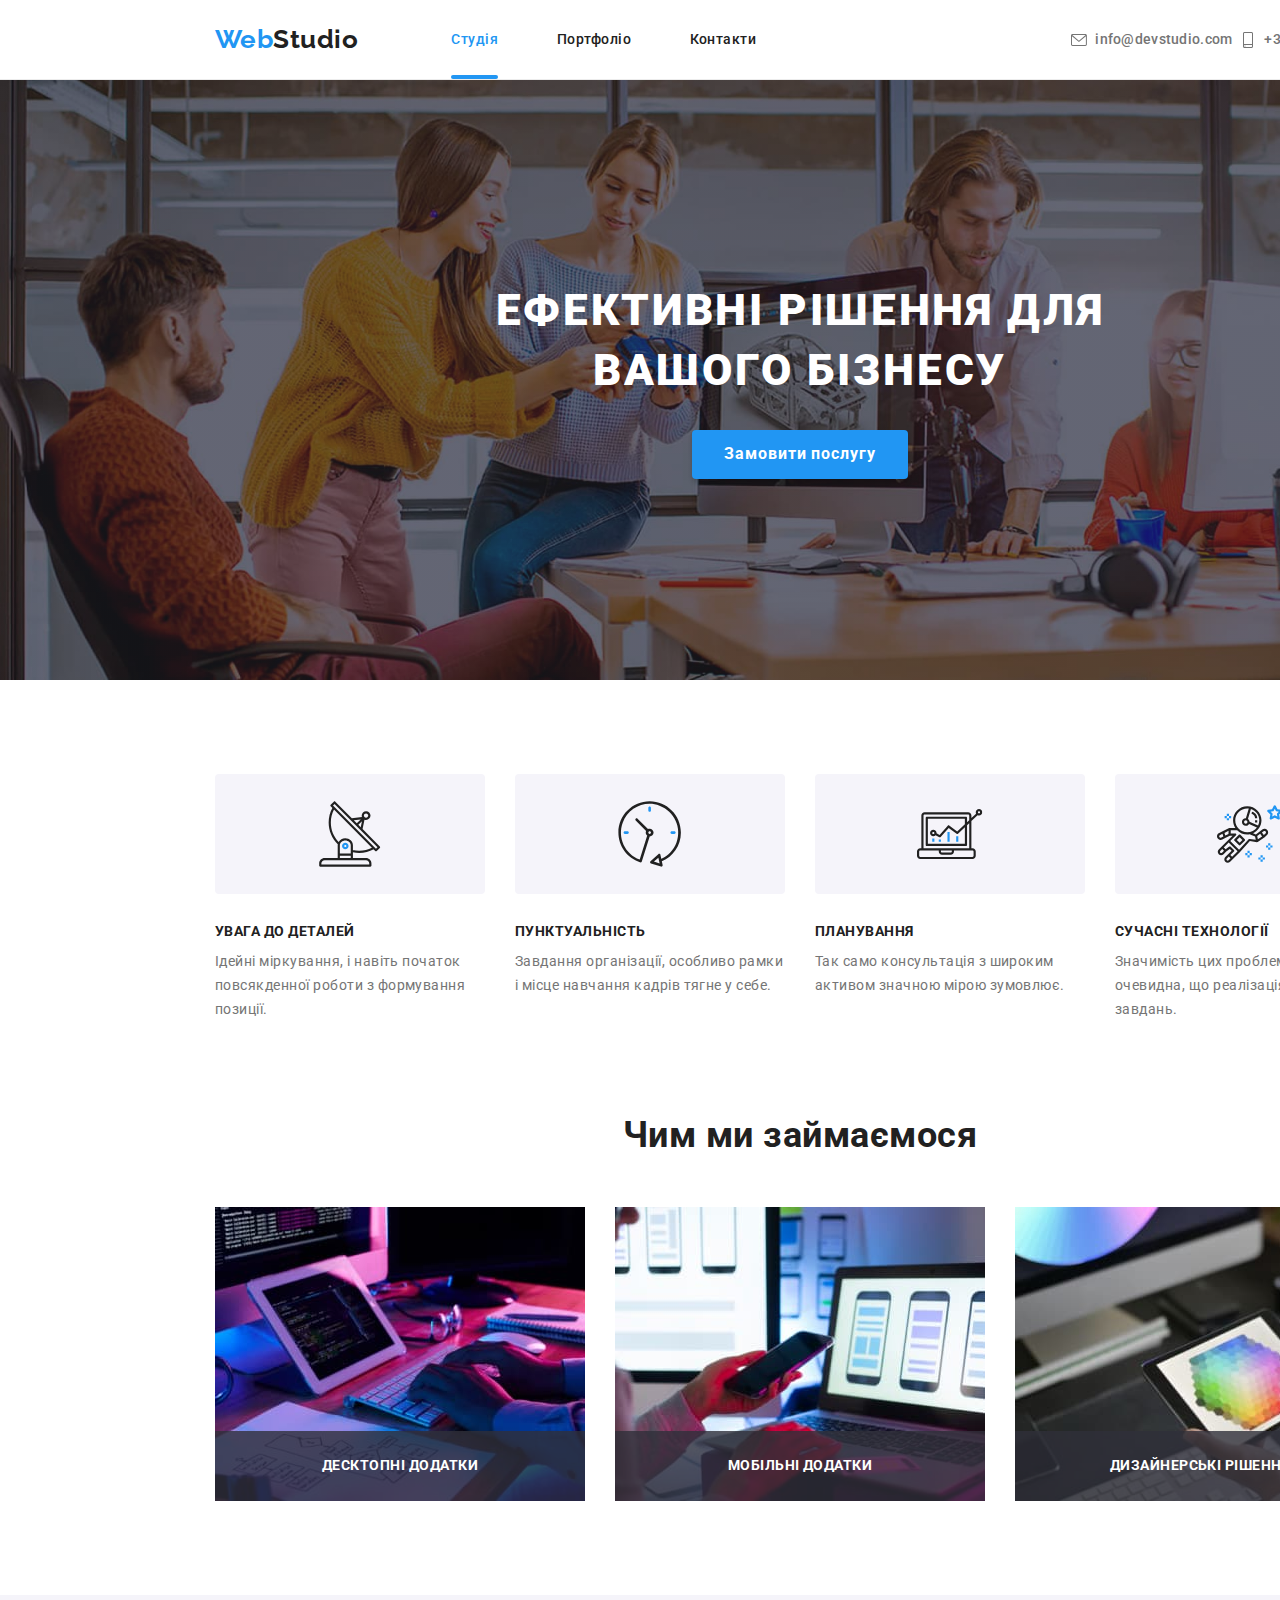
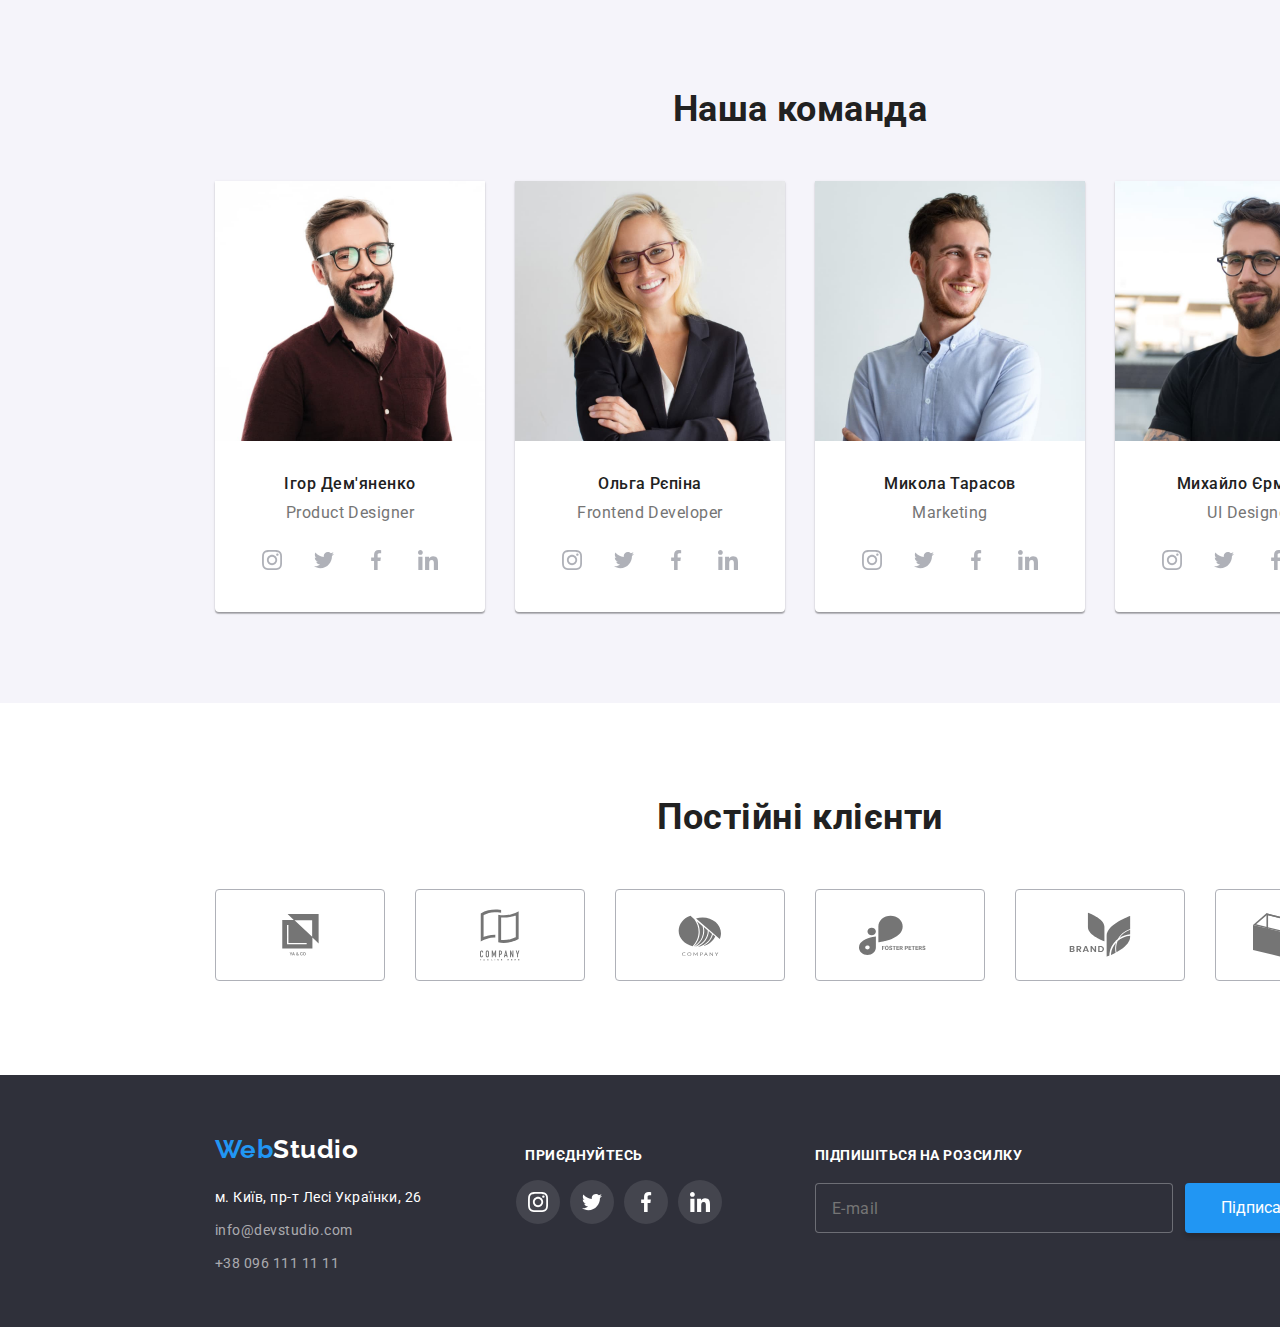
==== index.html @ 5faa9cb5 "html-Bem" ====
<!DOCTYPE html>
<html lang="uk">
  <head>
    <meta charset="UTF-8" />
    <meta http-equiv="X-UA-Compatible" content="IE=edge" />
    <meta name="viewport" content="width=device-width, initial-scale=1.0" />
    <link rel="preconnect" href="https://fonts.googleapis.com" />
    <link rel="preconnect" href="https://fonts.gstatic.com" crossorigin />
    <link
      href="https://fonts.googleapis.com/css2?family=Oleo+Script&family=Raleway:wght@700&family=Roboto:wght@400;500;700;900&display=swap"
      rel="stylesheet"
    />
    <link
      rel="stylesheet"
      href="https://cdnjs.cloudflare.com/ajax/libs/modern-normalize/1.1.0/modern-normalize.css"
    />
    <link rel="stylesheet" href="./css/style.css" />
    <title>Головна</title>
  </head>
  <body>
    <div class="body-page">

      <!--Header-->

      <header class="header">
        <a href="./index.html" class="header__logo">
          <span class="header__color--logo">Web</span>Studio</a
        >

        <!--Navigation-->

        <nav class="nav">
          <ul class="nav__list">
            <li class="nav__item">
              <a class="nav__link nav__link--current" href="./index.html">Студія</a>
            </li>

            <li class="nav__item">
              <a class="nav__link" href="./portfolio.html">Портфоліо</a>
            </li>
            <li class="nav__item">
              <a class="nav__link id" href="#contacts">Контакти</a>
            </li>
          </ul>
        </nav>
        <div class="header-contacts">
          <a class="header-contacts__link" href="mailto:info@devstudio.com"
            ><svg class="header-contacts__icon" width="16px" height="12px">
              <use href="./images/icons.svg#envelope"></use></svg
            >info@devstudio.com</a
          >
          <a class="header-contacts__link" href="tel:+380961111111"
            ><svg class="header-contacts__icon" width="10px" height="16px">
              <use href="./images/icons.svg#smartphone"></use>
            </svg>
            +38 096 111 11 11</a
          >
          </div>
      </header>

      <!--Hero-->

      <section class="hero">
        <h1 class="hero__title">Ефективні рішення для вашого бізнесу</h1>
        <button type="button" class="hero__modal-btn" data-modal-open>Замовити послугу</button>
      </section>

      <!--Main content-->

      <main>

        <!--Featurs-->

          <h2 class="title-hidden visually-hidden">Особливості</h2>
          <div class="container">
          <section class="featurs">
            <ul class="featurs__list">
              <li class="featurs__item">
                <div class="featurs__box">
                  <svg class="featurs__icon" width="65.32px" height="70px">
                    <use href="./images/icons.svg#antenna-1"></use>
                  </svg>
                </div>
                <h3 class="featurs__internal">УВАГА ДО ДЕТАЛЕЙ</h3>
                <p class="featurs__text">
                  Ідейні міркування, і навіть початок повсякденної роботи з
                  формування позиції.
                </p>
              </li>
              <li class="featurs__item">
                <div class="featurs__box">
                  <svg class="featurs__icon" width="65.32px" height="70px">
                    <use href="./images/icons.svg#clock-1"></use>
                  </svg>
                </div>
                <h3 class="featurs__internal">ПУНКТУАЛЬНІСТЬ</h3>
                <p class="featurs__text">
                  Завдання організації, особливо рамки і місце навчання кадрів
                  тягне у себе.
                </p>
              </li>
              <li class="featurs__item">
                <div class="featurs__box">
                  <svg class="featurs__icon" width="65.32px" height="70px">
                    <use href="./images/icons.svg#diagram-1"></use>
                  </svg>
                </div>
                <h3 class="featurs__internal">ПЛАНУВАННЯ</h3>
                <p class="featurs__text">
                  Так само консультація з широким активом значною мірою
                  зумовлює.
                </p>
              </li>
              <li class="featurs__item">
                <div class="featurs__box">
                  <svg class="featurs__icon" width="65.32px" height="70px">
                    <use href="./images/icons.svg#astronaut-1"></use>
                  </svg>
                </div>
                <h3 class="featurs__internal">СУЧАСНІ ТЕХНОЛОГІЇ</h3>
                <p class="featurs__text">
                  Значимість цих проблем настільки очевидна, що реалізація
                  планових завдань.
                </p>
              </li>
            </ul>
          </section>
          </div>

        <!--Employment type-->

        <div class="container">
          <section class="employment">
            <h2 class="employment__title">Чим ми займаємося</h2>
            <ul class="employment__list">
              <li class="employment__item">
                <img
                  src="./images/img1.jpg"
                  width="370"
                  alt="Десктопні додатки"
                />
                <div class="employment__box">
                  <p class="employment__text">Десктопні додатки</p>
                </div>
              </li>
              <li class="employment__item">
                <img
                  src="./images/img2.jpg"
                  width="370"
                  alt="Mобільні додатки"
                />
                <div class="employment__box">
                  <p class="employment__text">Мобільні додатки</p>
                </div>
              </li>
              <li class="employment__item">
                <img
                  src="./images/img3.jpg"
                  width="370"
                  alt="Дизайнерські рішення"
                />
                <div class="employment__box">
                  <p class="employment__text">Дизайнерські рішення</p>
                </div>
              </li>
            </ul>
          </section>
        </div>

        <!--About team-->

        <section class="about">
          <div class="container">
            <h2 class="about__title">Наша команда</h2>
            <ul class="about__list">
              <li class="about__item">
                
                  <img
                    src="./images/photo1.jpg"
                    width="270"
                    alt="Ігор Дем'яненко Product Designer"
                  />
                  <h3 class="about__name">Ігор Дем'яненко</h3>
                  <p class="about__text">Product Designer</p>
                  <ul class="social-list">
                    <li class="social-list__item"><a
                      class="social-list__link"
                      href=""
                      target="_blank"
                      rel="noreferrer noopener nofollow"
                    >
                      <svg class="social-list__icon">
                        <use href="./images/icons.svg#instagram-2"></use></svg
                    ></a>
                    </li>
                    <li class="social-list__item"><a
                      class="social-list__link"
                      href=""
                      target="_blank"
                      rel="noreferrer noopener nofollow"
                    >
                      <svg class="social-list__icon">
                        <use href="./images/icons.svg#twitter-1"></use></svg
                    ></a>
                    </li>
                    <li class="social-list__item"><a
                      class="social-list__link"
                      href=""
                      target="_blank"
                      rel="noreferrer noopener nofollow"
                    >
                      <svg class="social-list__icon">
                        <use href="./images/icons.svg#facebook-1"></use></svg
                    ></a>
                    </li>
                    <li class="social-list__item"><a
                      class="social-list__link"
                      href=""
                      target="_blank"
                      rel="noreferrer noopener nofollow"
                    >
                      <svg class="social-list__icon">
                        <use href="./images/icons.svg#linkedin-1"></use>
                      </svg>
                    </a>
                    </li>
                  </ul>
                
              </li>
              <li class="about__item">
                
                  <img
                    src="./images/photo2.jpg"
                    width="270"
                    alt="Ольга Рєпіна Frontend Developer"
                  />
                  <h3 class="about__name">Ольга Рєпіна</h3>
                  <p class="about__text">Frontend Developer</p>
                  <ul class="social-list" >
                    <li class="social-list__item"><a
                      class="social-list__link"
                      href=""
                      target="_blank"
                      rel="noreferrer noopener nofollow"
                    >
                      <svg class="social-list__icon">
                        <use href="./images/icons.svg#instagram-2"></use></svg
                    ></a>
                    </li>
                    <li class="social-list__item"><a
                      class="social-list__link"
                      href=""
                      target="_blank"
                      rel="noreferrer noopener nofollow"
                    >
                      <svg class="social-list__icon">
                        <use href="./images/icons.svg#twitter-1"></use></svg
                    ></a>
                    </li>
                    <li class="social-list__item"><a
                      class="social-list__link"
                      href=""
                      target="_blank"
                      rel="noreferrer noopener nofollow"
                    >
                      <svg class="social-list__icon">
                        <use href="./images/icons.svg#facebook-1"></use></svg
                    ></a>
                    </li>
                    <li class="social-list__item"><a
                      class="social-list__link"
                      href=""
                      target="_blank"
                      rel="noreferrer noopener nofollow"
                    >
                      <svg class="social-list__icon">
                        <use href="./images/icons.svg#linkedin-1"></use>
                      </svg>
                    </a>
                    </li>
                  </ul>
                
              </li>
              <li class="about__item">
                
                  <img
                    src="./images/photo3.jpg"
                    width="270"
                    alt="Микола Тарасов Marketing"
                  />

                  <h3 class="about__name">Микола Тарасов</h3>
                  <p class="about__text">Marketing</p>
                   <ul class="social-list" >
                    <li class="social-list__item"><a
                      class="social-list__link"
                      href=""
                      target="_blank"
                      rel="noreferrer noopener nofollow"
                    >
                      <svg class="social-list__icon">
                        <use href="./images/icons.svg#instagram-2"></use></svg
                    ></a>
                    </li>
                    <li class="social-list__item"><a
                      class="social-list__link"
                      href=""
                      target="_blank"
                      rel="noreferrer noopener nofollow"
                    >
                      <svg class="social-list__icon">
                        <use href="./images/icons.svg#twitter-1"></use></svg
                    ></a>
                    </li>
                    <li class="social-list__item"><a
                      class="social-list__link"
                      href=""
                      target="_blank"
                      rel="noreferrer noopener nofollow"
                    >
                      <svg class="social-list__icon">
                        <use href="./images/icons.svg#facebook-1"></use></svg
                    ></a>
                    </li>
                    <li class="social-list__item"><a
                      class="social-list__link"
                      href=""
                      target="_blank"
                      rel="noreferrer noopener nofollow"
                    >
                      <svg class="social-list__icon">
                        <use href="./images/icons.svg#linkedin-1"></use>
                      </svg>
                    </a>
                    </li>
                  </ul>
                
              </li>
              <li class="about__item">
                
                  <img
                    src="./images/photo4.jpg"
                    width="270"
                    alt="Михайло Єрмаков UI Designer"
                  />
                  <h3 class="about__name">Михайло Єрмаков</h3>
                  <p class="about__text">UI Designer</p>
                   <ul class="social-list" >
                    <li class="social-list__item"><a
                      class="social-list__link"
                      href=""
                      target="_blank"
                      rel="noreferrer noopener nofollow"
                    >
                      <svg class="social-list__icon">
                        <use href="./images/icons.svg#instagram-2"></use></svg
                    ></a>
                    </li>
                    <li class="social-list__item"><a
                      class="social-list__link"
                      href=""
                      target="_blank"
                      rel="noreferrer noopener nofollow"
                    >
                      <svg class="social-list__icon">
                        <use href="./images/icons.svg#twitter-1"></use></svg
                    ></a>
                    </li>
                    <li class="social-list__item"><a
                      class="social-list__link"
                      href=""
                      target="_blank"
                      rel="noreferrer noopener nofollow"
                    >
                      <svg class="social-list__icon">
                        <use href="./images/icons.svg#facebook-1"></use></svg
                    ></a>
                    </li>
                    <li class="social-list__item"><a
                      class="social-list__link"
                      href=""
                      target="_blank"
                      rel="noreferrer noopener nofollow"
                    >
                      <svg class="social-list__icon">
                        <use href="./images/icons.svg#linkedin-1"></use>
                      </svg>
                    </a>
                    </li>
                  </ul>
                
              </li>
            </ul>
          </div>
        </section>

        <!--Clients-->

        <div class="container">
          
          <section class="clients">
            <h2 class="clients__title">Постійні клієнти</h2>
            <ul class="clients__list">
            <li><a class="clients__link" href=""
              ><svg class="clients__icon" width="41px" height="41.7px">
                <use href="./images/icons.svg#group"></use></svg
            ></a>
            </li>           
            <li><a class="clients__link" href=""
              ><svg class="clients__icon" width="40px" height="52px">
                <use href="./images/icons.svg#group-1"></use></svg
            ></a>
            </li>
            <li><a class="clients__link" href=""
              ><svg class="clients__icon" width="43.46px" height="41.18px">
                <use href="./images/icons.svg#group-2"></use></svg
            ></a>
            </li>
            <li><a class="clients__link" href=""
              ><svg class="clients__icon" width="84.44px" height="40.62px">
                <use href="./images/icons.svg#group-3"></use></svg
            ></a>
            </li>
            <li><a class="clients__link" href=""
              ><svg class="clients__icon" width="62.44px" height="45.43px">
                <use href="./images/icons.svg#group-4"></use></svg
            ></a>
            </li>
            <li><a class="clients__link" href=""
              ><svg class="clients__icon" width="93.73" height="49.93">
                <use href="./images/icons.svg#group-5"></use></svg
            ></a>
            </li>
            </ul>
        </section>
      </div>
      </main>

      <!--Footer-->

      <footer class="footer">
        <div class="footer__container">
          <div class="footer__contacts">
            <a href="./index.html" class="footer__logo">
              <span class="footer__color-logo">Web</span>Studio</a
            >

            <!--Address-->

            <address id="contacts">
              <ul class="footer__list">
                <li class="footer__item">
                  <p class="footer__address">м. Київ, пр-т Лесі Українки, 26</p>
                </li>
                <li class="footer__item">
                  <a class="footer__contacts-link" href="mailto:info@devstudio.com">
                    info@devstudio.com</a
                  >
                </li>
                <li class="footer__item">
                  <a class="footer__contacts-link" href="tel:+380961111111"
                    >+38 096 111 11 11</a
                  >
                </li>
              </ul>
            </address>
          </div>

          <!--Social links-->

          <div class="footer-icons">
            <h4 class="footer-icons__title">ПРИЄДНУЙТЕСЬ</h4>
            <ul class="social-list social-list--footer" >
                    <li class="social-list__item"><a
                      class="social-list__link"
                      href=""
                      target="_blank"
                      rel="noreferrer noopener nofollow"
                    >
                      <svg class="social-list__icon social-list__icon--footer">
                        <use href="./images/icons.svg#instagram-2"></use></svg
                    ></a>
                    </li>
                    <li class="social-list__item"><a
                      class="social-list__link"
                      href=""
                      target="_blank"
                      rel="noreferrer noopener nofollow"
                    >
                      <svg class="social-list__icon social-list__icon--footer">
                        <use href="./images/icons.svg#twitter-1"></use></svg
                    ></a>
                    </li>
                    <li class="social-list__item"><a
                      class="social-list__link"
                      href=""
                      target="_blank"
                      rel="noreferrer noopener nofollow"
                    >
                      <svg class="social-list__icon social-list__icon--footer">
                        <use href="./images/icons.svg#facebook-1"></use></svg
                    ></a>
                    </li>
                    <li class="social-list__item"><a
                      class="social-list__link"
                      href=""
                      target="_blank"
                      rel="noreferrer noopener nofollow"
                    >
                      <svg class="social-list__icon social-list__icon--footer">
                        <use href="./images/icons.svg#linkedin-1"></use>
                      </svg>
                    </a>
                    </li>
                  </ul>
          </div>

<!--SUBSCRIBE FORM-->

          <div class="subscrib">
              <h4 class="subscrib__label"> Підпишіться на розсилку</h4>
              <ul class="subscrib__field">
                <li><input type="text" class="subscrib__input" name="email" placeholder="E-mail"></li>
                <li><button type="submit" class="subscrib__button">Підписатися 
                  <!--<svg  class="subscrib-icon" width="24px" hight="24px"><use href="./images/icons.svg#send"></use>
                  </svg>-->
                  </button>
                </li>
              </ul>
          </div>
        </div>
      </footer>

<!--BACKDROP-->

      <div class="backdrop is-hidden" data-modal>
      <div class="modal-window">
        <button type="button" class="close-modal" data-modal-close>
          <svg class="close-icon"><use href="./images/icons.svg#close"></use>
          </svg>
        </button>
        <form class="form" autocomplete="off">
          <p class="form-title">Залиште свої дані, ми вам передзвонимо</p>
          <label class="form-field">
            <input type="text" class="form-input" name="name" placeholder=" ">
            <span class="form-label">Ім'я</span>
            <svg  class="form-icon"><use href="./images/icons.svg#name"></use>
            </svg>
          </label>
           <label class="form-field">
            <input type="text" class="form-input" name="tel" placeholder=" ">
            <span class="form-label">Тлефон</span>
            <svg  class="form-icon"><use href="./images/icons.svg#tel"></use>
            </svg>
          </label>
           <label class="form-field">
            <input type="text" class="form-input" name="email" placeholder=" ">
            <span class="form-label">Пошта</span>
            <svg  class="form-icon"><use href="./images/icons.svg#email"></use>
            </svg>
          </label>
           <label class="form-field">
            <span class="form-label">Коментар</span>
            <textarea class="form-input coment" rows="7" name="coment" placeholder="Введіть текст"></textarea>
          </label>
          <label class="checkbox-field">
            <input type="checkbox" class="form-checkbox" name="checkbox" placeholder=" ">
            <span class="check-icon"></span>
            <span class="checkbox-text">Погоджуюся з розсилкою та приймаю</span><a class="checkbox-link" href="#"> Умови договору</a>
          </label>
          <button type="submit" class="sub-button">Відправити</button>
        </form>
      </div>
      </div>  
    </div>
    <script src="./js/modal.js"></script>
  </body>
</html>
---- css/style.css ----
/*Кастомні змінні*/
:root {
    --primary-text-color: #212121;
    --second-color: #757575;
    --title-text-color: #000000;
    --accent-color: #2196F3;
    --background-color: #F5F5F5;
    --icon-color: #AFB1B8;
}

body {
    font-family: "Roboto", sans-serif;
    font-style: normal;
    background-color: var(--background-color);
    color: var(--primary-text-color);
    letter-spacing: 0.03em;
    
}

.link {
    text-decoration: none;
}

.list {
    list-style: none;
}

.container {
    width: 1230px;
    margin: 0 auto;
    padding: 0 15px;
}

h1,
h2,
h3,
p, 
ul{
    margin: 0;
}

/*START*/

.body-page {
    position: relative;
    margin: 0 auto;
    width: 1600px;
    height: auto;
    background: #FFFFFF;
}

.header {
    display: flex;
    align-items: center;
    padding: 0 215px;
    width: 1600px;
    height: 80px;
    box-sizing: border-box;
    border-bottom: 1px solid rgba(236, 236, 236, 1);
}

/*Logo*/

.header__logo {
    margin-left: 0;
    margin-right: 93px;
    font-family: 'Raleway';
    font-weight: 700;
    font-size: 26px;
    line-height: 1, 2;
    text-decoration: none;
    color: inherit;
}

.header__color--logo {
    color: var(--accent-color);
}

/*Navigation*/

.nav__list {
    display: flex;
    align-items: baseline;
    justify-content: space-between;
    width: 305px;
    list-style: none;
    padding: 93px;
    margin: 0;
    padding: 0;
    
}

.nav__link {
    text-decoration: none;
    font-family: inherit;
    font-weight: 500;
    font-size: 14px;
    line-height: 1, 14;
    color: inherit;

    transition-property: color;
    transition-duration: 250ms;
    transition-timing-function: cubic-bezier(0.4, 0, 0.2, 1);
}

.nav__link:hover,
.nav__link:focus {
    color: var(--accent-color);
}

.nav__link--current {
    position: relative;
    color: var(--accent-color);
}

.nav__link--current::after {
    content: '';

    position: absolute;
    left: 0;
    bottom: -200%;
    display: block;
    width: 100%;
    height: 4px;
    background: #2196F3;
    border-radius: 2px;

}

/*Contacts*/



.header-contacts {
    display: flex;
    align-content: center;
    justify-content: space-between;
    margin-left: 315px;
    width: 325px;
}


.header-contacts__link {
    display: inline-block;
    text-align: justify;
    text-decoration: none;
    font-style: normal;
    font-weight: 500;
    font-size: 14px;
    line-height: 1,14;
    letter-spacing: 0.02em;
    color: var(--second-color);

    transition-property: color;
    transition-duration: 250ms;
    transition-timing-function: cubic-bezier(0.4, 0, 0.2, 1);
}
.header-contacts__link:hover,
.header-contacts__link:focus {
    color: var(--accent-color);
}

.header-contacts__icon {   
    vertical-align: middle; 
    margin-right: 8px;
    background-repeat: no-repeat;  
    fill: var(--second-color);

    transition-property: fill;
    transition-duration: 250ms;
    transition-timing-function: cubic-bezier(0.4, 0, 0.2, 1);
}

.header-contacts__link:hover .header-contacts__icon,
.header-contacts__link:focus .header-contacts__icon {
    fill: var(--accent-color);
}


/*HERO*/

.hero {
    display: flex;
    flex-direction: column;
    justify-content: center;
    max-width: 1600px;
    height: 600px;
    top: 80px;
    background: #C4C4C4;
    background-image: linear-gradient(to right,
            rgba(47, 48, 58, 0.4),
            rgba(47, 48, 58, 0.4)),
        url(../images/HERO.jpg);
    background-size: contain;
    background-repeat: no-repeat;
}

.hero__title {
    max-width: 696px;
    margin-left: auto;
    margin-right: auto;
    padding: 0;
    font-weight: 900;
    font-size: 44px;
    line-height: 1.35;
    letter-spacing: 0.06em;
    text-align: center;
    text-transform: uppercase;
    color: #ffffff
}

.hero__modal-btn {
    cursor: pointer;
    padding: 15px 32px;
    font-weight: 700;
    font-size: 16px;
    line-height: 1, 87;
    letter-spacing: 0.06em;
    margin-left: auto;
    margin-right: auto;
    margin-top: 30px;
    border-radius: 4px;
    border: none;
    box-shadow: 0px 4px 4px rgba(0, 0, 0, 0.15);
    background: var(--accent-color);
    color: #FFFFFF;
}

.hero__modal-btn:active {
    background: #188CE8;
}


/*Featurs*/

.title-hidden,
.visually-hidden {
    position: absolute;
    width: 1px;
    height: 1px;
    margin: -1px;
    border: 0;
    padding: 0;
    white-space: nowrap;
    clip-path: inset(100%);
    clip: rect(0 0 0 0);
    overflow: hidden;
}

/*Features*/
.featurs {
    width: 1170px;
    margin-top: 94px;
    margin-left: auto;
    margin-right: auto;
}
    
    
    
.featurs__list {
    display: flex;
    justify-content: space-between;
    list-style: none;
    padding: 0;
}

.featurs__item {
    width: 270px;
    height: auto;
    vertical-align: top;
}
/*особливості-Якості*/
.featurs__internal {
    font-weight: 700;
    font-size: 14px;
    line-height: 1.14;
    text-transform: uppercase;
    color: var(--primary-text-color);
}

.featurs__text {
    margin-top: 10px;
    font-weight: 400;
    font-size: 14px;
    line-height: 1.7;
    color: var(--second-color);
}

.featurs__box {
    display: flex;
    margin-bottom: 30px;
    justify-content: center;
    align-items: center;
    height: 120px;
    background: #F5F4FA;
    border-radius: 4px;
}



/*Employment*/

.employment {
    margin-top: 94px;
    margin-left: auto;
    margin-right: auto;
    padding: 0;
    width: 1170px;
    height: 386px;
}

.employment__title {
    margin: 0;
    font-weight: 700;
    font-size: 36px;
    line-height: 1.16;
    text-align: center;
}

.employment__list {
    display: flex;
    justify-content: space-between;
    margin-top: 50px;
    padding: 0;
    list-style: none;
    height: 294px;
}

.employment__item {
    position: relative;
}

.employment__box {
    position: absolute;
    left: 0;
    bottom: 0;
    width: 100%;
    height: 70px;
    background: rgba(47, 48, 58, 0.8);
}

.employment__text {
    margin-top: 27px;
    font-weight: 700;
    font-size: 14px;
    line-height: 1.14;
    text-align: center;
    text-transform: uppercase;
    color: #FFFFFF;

}

/*About team*/

.about {
    display: inline-block;
    text-align: center;
    margin-top: 94px;
    margin-left: auto;
    margin-right: auto;
    width: 1600px;
    height: 708px;
    background: #F5F4FA;
}

.about__title {
    margin-top: 94px;
    font-weight: 700;
    font-size: 36px;
    line-height: 1, 16;
}

.about__list {
    display: flex;
    justify-content: space-between;
    flex-basis: calc((100% - 90px) / 4);
    margin: 50px auto 0 auto;
    padding: 0;
    list-style: none;
    width: 1170px;
    height: auto;


}

.about__name {
    margin-top: 30px;
    font-weight: 500;
    font-size: 16px;
    line-height: 1.18;
}

.about__text {
    margin-top: 10px;
    color: var(--second-color);
}

.about__item {
    width: 270px;
    height: auto;
    
    background: #FFFFFF;
    box-shadow: 0px 1px 3px rgba(0, 0, 0, 0.12),
        0px 1px 1px rgba(0, 0, 0, 0.14),
        0px 2px 1px rgba(0, 0, 0, 0.2);
    border-radius: 0px 0px 4px 4px;
}

.social-list {
    display: flex;
    justify-content: space-between;
    margin-left: auto;
    margin-right: auto;
    list-style: none;
    margin-top: 16px;
    margin-bottom: 30px;
    padding: 0;
    width: 200px;
}

.social-list__item {
    display: flex;
    margin: 0;
    
    width: 44px;
    height: 44px;
    border-radius: 50%;
}

.social-list__link {
    display: flex;
    align-items: center;
    justify-content: center;
    width: 44px;
    height: 44px;
    border-radius: 50%;
    background-color: #FFFFFF;

    transition-property: background-color;
    transition-duration: 250ms;
    transition-timing-function: cubic-bezier(0.4, 0, 0.2, 1);
}

.social-list__icon {
    width: 20px;
    height: 20px;
    padding-bottom: -3px;
    fill: var(--icon-color);

    transition-property: fill;
    transition-duration: 250ms;
    transition-timing-function: cubic-bezier(0.4, 0, 0.2, 1);
}

.social-list__link:hover,
.social-list__link:focus {
    background-color: var(--accent-color);
}

.social-list__link:hover .social-list__icon,
.social-list__link:focus .social-list__icon {
    fill: #FFFFFF;
}

/*Clients*/

.clients {
    margin-top: 50px;
    margin-left: auto;
    margin-right: auto;
    width: 1170px;
    height: auto;
}

.clients__title {
    display: block;
    margin-top: 94px;
    font-weight: 700;
    font-size: 36px;
    line-height: 1.16;
    text-align: center;
}
.clients__list {
    display: flex;
    justify-content: space-between;
    margin-top: 50px;
    list-style: none;
    padding: 0;
    width: 1170px;
    height: auto;
}
.clients__link {
    margin-bottom: 94px;
    display: flex;
    justify-content: center;
    align-items: center;
    width: 170px;
    height: 92px;
    border: 1px solid #AFB1B8;
    border-radius: 4px;

    transition-property: border;
    transition-duration: 250ms;
    transition-timing-function: cubic-bezier(0.4, 0, 0.2, 1);
}

.clients__icon {
    fill: var(--second-color);

    transition-property: fill, ;
    transition-duration: 250ms;
    transition-timing-function: cubic-bezier(0.4, 0, 0.2, 1);
}

.clients__link:hover .clients__icon,
.clients__link:focus .clients__icon {
    fill: var(--accent-color);
    border: var(--accent-color);
}

.clients__link:hover,
.clients__link:focus {
    border-color: var(--accent-color);
}

/*Footer*/

.footer {
    display: inline-block;
    text-align: center;
    width: 1600px;
    height: 252px;
    background: #2F303A;
}
.footer__container {
    margin-left: auto;
    margin-right: auto;
    display: flex;
    text-align: center;
    width: 1170px;
}

.footer__contacts {
    display: inline-block;
    width: 231px;
    text-align: start;
}

/*LOGO*/

.footer__logo { 
    display: inline-block;
    margin-top: 60px;
    margin-bottom: 20px;
    font-family: 'Raleway';
    font-weight: 700;
    font-size: 26px;
    line-height: 1, 2;
    text-decoration: none;
    color: #FFFFFF;
}

.footer__color-logo {
    color: var(--accent-color);
}

.footer__list {
    display: inline-flex;
    align-items: flex-start;
    flex-direction: column;
    list-style: none;
    margin: 0;
    padding: 0;
    height: 81px;
}

.footer__item:not(:first-child) {
    margin-top: 9px;
}

.footer__address {
    font-family: inherit;
    font-style: normal;
    font-size: 14px;
    line-height: calc(24/14);
    letter-spacing: inherit;
    color: #FFFFFF;
}

.footer__contacts-link {
    text-decoration: none;
    font-family: inherit;
    font-style: normal;
    font-size: 14px;
    line-height: calc(24/14);
    letter-spacing: inherit;
    color: rgba(255, 255, 255, 0.6);
}

/*
.footer .container {
    display: flex;
    justify-content: start;
}*/

.footer-icons {
    margin-top: 72px;
}
.social-list--footer {
    margin-left: 70px;
    width: 206px;
}

.footer-icons__title {
    margin: 0;
    font-weight: 700;
    font-size: 14px;
    line-height: 1.2;
    color: #FFFFFF;
}

.social-list__icon--footer{
    fill: #FFFFFF;
}

.social-list__link {
    background-color: rgba(255, 255, 255, 0.1);

    transition-property: background-color;
    transition-duration: 250ms;
    transition-timing-function: cubic-bezier(0.4, 0, 0.2, 1);
}

.social-list__link:hover {
    background-color: var(--accent-color);
}

/*SUBSCRIBE FORM*/

.subscrib {
    display: inline-block;
    margin-top: 72px;
    margin-left: 93px;
    width: 570px;
    height: 86px;
}

.subscrib__label{
    display: block;
    text-align: start;
    font-weight: 700;
    font-size: 14px;
    margin-top: 0;
    margin-bottom: 20px;
    line-height: calc(16/14);
    text-transform: uppercase;
    color: #FFFFFF;
}
.subscrib__field {
    display: flex;
    justify-content: space-between;
    list-style: none;
    margin: 0;
    padding: 0;
}
.subscrib__input {
    display: inline-flex;
    cursor: pointer;
    font-family: inherit;
    padding: 15px 16px;
    width: 358px;
    height: 50px;
    font-size: 16px;
    line-height: calc(20/16);
    align-items: center;
    letter-spacing: 0.03em;
    color: #FFFFFF;
    background: #2F303A;
    border: 1px solid rgba(255, 255, 255, 0.3);
    border-radius: 4px; 
}
.subscrib__input:focus {
    outline: 1px solid #2F303A;
}
.subscrib__button {
    display: flex;
    justify-content: center;
    align-items: center;
    cursor: pointer;
    margin-left: 12px;
    width: 200px;
    height: 50px;
    color: #FFFFFF;
    background-color: var(--accent-color);
    border-radius: 4px;
    border: none;
    box-shadow: 0px 4px 4px rgba(0, 0, 0, 0.15);

    transition-property: background-color;
    transition-duration: 250ms;
    transition-timing-function: cubic-bezier(0.4, 0, 0.2, 1);

}
.subscrib__button::after {
    display: inline-block;
    text-align: center;
    content:' ';
    margin-left: 10px;
    width: 24px;
    height: 24px;
    background-image: url('../images/send.svg');
}
.subscrib__:focus {
    background-color: #188CE8;
}



/*PORTFOLIO*/


/*Buttons portfolio*/

.filter-list {
    display: flex;
    justify-content: center;
    padding: 0;
    margin: 0;
    margin-top: 94px;
    margin-left: auto;
    margin-right: auto;
    width: auto;

}

.filter-li:not(:last-child) {
    margin-right: 8px;
}

.filter-list .all {
    padding: 6px 25px;
}

.filter-btn {
    box-sizing: border-box;
    padding: 6px 22px;
    font-weight: 500;
    font-size: 16px;
    line-height: 1.6;
    letter-spacing: 0.03em;
    text-align: center;
    cursor: pointer;
    border-radius: 4px;
    color: var(----primary-text-color);
    border: none;
    background: #F5F4FA;

    transition-property: color;
    transition-duration: 250ms;
    transition-timing-function: cubic-bezier(0.4, 0, 0.2, 1);
}

.filter-btn:hover,
.filter-btn:focus {
    color: #FFFFFF;
    background-color: var(--accent-color);
    box-shadow: 0px 3px 1px rgba(0, 0, 0, 0.1),
        0px 1px 2px rgba(0, 0, 0, 0.08),
        0px 2px 2px rgba(0, 0, 0, 0.12);
}

/*Projects*/

.project-list {
    display: flex;
    flex-wrap: wrap;
    justify-content: center;
    gap: 30px;
    margin-top: 50px;
    margin-bottom: 94px;
    padding: 0;
}

.card-portfolio {
    max-height: 404px;
    background: #FFFFFF;
    border: 1px solid #EEEEEE;
    border: none;
}

.project-link {
    display: inline-block;
    text-align: start;
    height: 404px;
    transition: box-shadow 250ms cubic-bezier(0.4, 0, 0.2, 1);
}

.project-link:hover,
.project-link:focus {
    box-shadow: 0px 1px 1px rgba(0, 0, 0, 0.12),
        0px 4px 4px rgba(0, 0, 0, 0.06),
        1px 4px 6px rgba(0, 0, 0, 0.16);
}

.project-title {
    margin-top: 18px;
    margin-left: 24px;
    font-family: inherit;
    font-size: 18px;
    line-height: calc(36/18);
    letter-spacing: 0.06em;
    color: var(--primary-text-color);
}

.project-text {
    margin-top: 4px;
    margin-left: 24px;
    margin-bottom: 20px;
    font-size: 16px;
    line-height: calc(30/16);
    color: var(--second-color);
}

.overlay {
    height: 294px;
    position: relative;
    overflow: hidden;
}

.hover-overlay {
    display: inline-block;
    position: absolute;
    top: 1px;
    left: 0;
    width: 100%;
    height: 100%;
    background-color: rgba(33, 150, 243, 0.9);
    transform: translateY(100%);

    transition-property: transform;
    transition-duration: 250ms;
    transition-timing-function: cubic-bezier(0.4, 0, 0.2, 1);
}

.project-link:hover .hover-overlay {
    transform: translate(0);
}

.text-overlay {
    padding: 63px 24px;
    font-size: 18px;
    line-height: 1.5;
    color: #FFFFFF;
}

/*BACKDROP*/

.backdrop {
    position: fixed;
    top: 0;
    left: 0;
    width: 100%;
    height: 100%;
    background: rgba(0, 0, 0, 0.2);
    opacity: 1;
    visibility: visible;

    transition-property: opacity, visibility;
    transition-duration: 250ms;
    transition-timing-function: cubic-bezier(0.4, 0, 0.2, 1);

    /*transition: opacity 2500ms cubic-bezier(0.4, 0, 0.2, 1);*/
}

.is-hidden {
    opacity: 0;
    visibility: hidden;
    pointer-events: none;
}

.is-hidden .modal-window {
    transform: translate(-50%, -50%) scale(0.8);
}



/*MODAL*/

.modal-window {
    position: absolute;
    width: 498px;
    height: auto;
    padding: 15px;
    top: 50%;
    left: 50%;
    transform: translate(-50%, -50%) scale(1);
    opacity: 1;
    background: #FFFFFF;
    box-shadow: 0px 1px 3px rgba(0, 0, 0, 0.12),
     0px 1px 1px rgba(0, 0, 0, 0.14),
     0px 2px 1px rgba(0, 0, 0, 0.2);
    border-radius: 4px;

    transition-property: opacity scale;
    transition-duration: 250ms;
    transition-timing-function: cubic-bezier(0.4, 0, 0.2, 1);
}
.close-modal {
    position: absolute;
    width: 30px;
    height: 30px;
    right: 8px;
    top: 8px;
    background: #FFFFFF;
    border: 1px solid rgba(0, 0, 0, 0.1);
    border-radius: 50%;
}
.close-icon {
    position: absolute;
    padding: 0;
    margin: 0;
    width: 15px;
    height: 15px;
    left: 50%;
    right: 50%;
    transform: translate(-50%, -50%);
    fill: var(----primary-text-color);

    transition-property: fill;
    transition-duration: 250ms;
    transition-timing-function: cubic-bezier(0.4, 0, 0.2, 1);
}
.close-icon:hover {
    fill: var(--accent-color);
}

 /*FORM FIELDS*/

 .form {
    margin-left: auto;
    margin-right: auto;
    width: 448px;
 }
 .form-title {
    margin-left: auto;
    margin-right: auto;
    margin-top: 25px;
    margin-bottom: 2px;
    width: auto;
    font-family: 'Roboto';
    font-style: normal;
    font-weight: 700;
    font-size: 20px;
    line-height: calc(23/20);
    text-align: center;
    letter-spacing: 0.03em;
    color: #212121;
 }

 .form-field {
    position: relative;
    display: block;
    text-align: center;
    border-radius: 4px;
    border: none;
 }

 .form-field:not(:last-child) {
    margin-top: 28px;
 }
 
 .form-input {
    padding-top: 12px;
    padding-bottom: 12px;
    padding-left: 42px;
    padding-right: 0;
    width: 100%;
    height: 100%;
    box-sizing: border-box;
    border: none;
    outline: 1px solid rgba(33, 33, 33, 0.2);

    transition-property: outline;
    transition-duration: 250ms;
    transition-timing-function: cubic-bezier(0.4, 0, 0.2, 1);
 }
 .form-input:focus {
    outline: 1px solid var(--accent-color);
 }
 .form-label {
    position: absolute;
    font-family: 'Roboto';
    left: 0;
    top: -20px;    
    font-size: 12px;
    line-height: calc(14/12);
    letter-spacing: 0.01em;
    color: #757575;
}
.form-icon {
    position: absolute;
    left: 15px;
    top: 11px;
    width: 18px;
    height: 18px;
    fill: var(----primary-text-color);

    transition-property: fill;
    transition-duration: 250ms;
    transition-timing-function: cubic-bezier(0.4, 0, 0.2, 1);
}
.form-input:focus ~ .form-icon {
    fill: var(--accent-color);
}
/*
 background-color: rgba(33, 150, 243, 0.9);
 transform: translateY(100%);

 transition-property: transform;
 transition-duration: 250ms;
 transition-timing-function: cubic-bezier(0.4, 0, 0.2, 1);
 }*/

 
.coment {
    resize: none;
    padding: 12px 16px;
    width: 100%;
    height: 100%;
    font-size: 12px;
    line-height: calc(14/12);
    letter-spacing: 0.01em;
}
.checkbox-field {
    margin-top: 20px;
    display: flex;
    align-items: center;
    justify-content: center;
}
.checkbox-field > .checkbox-text,
 .checkbox-link {
    font-size: 14px;
    line-height: calc(24/14);
    letter-spacing: 0.03em;
    color: #757575;
}
.form-checkbox {
-webkit-appearance: none;
-moz-appearance: none;
-ms-appearance: none;
-o-appearance: none;
}
.checkbox-link {
    white-space: pre;
    color: var(--accent-color);
}
.check-icon {
    display: inline-block;
    margin-right: 7px;
    width: 16px;
    height: 15px;
    
    border: 2px solid #2a2a2a;
    border-radius: 2px;
}
.form-checkbox:checked + .check-icon {
    background-image: url('../images/check.svg');
    background-size: contain;
    background-origin: border-box;
    border-color: var(--accent-color);
}
.sub-button {
    display: block;
    cursor: pointer;
    margin-left: auto;
    margin-right: auto;
    margin-top: 30px;
    margin-bottom: 25px;
    font-weight: 700;
    font-size: 16px;
    line-height: calc(30/16);
    width: 200px;
    height: 50px;
    color: #FFFFFF;
    background-color: var(--accent-color);
    box-shadow: 0px 4px 4px rgba(0, 0, 0, 0.15);
    border-radius: 4px;
    border: none;

    transition-property: background-color;
    transition-duration: 250ms;
    transition-timing-function: cubic-bezier(0.4, 0, 0.2, 1);
}
.sub-button:focus{
    background: #188CE8;
}
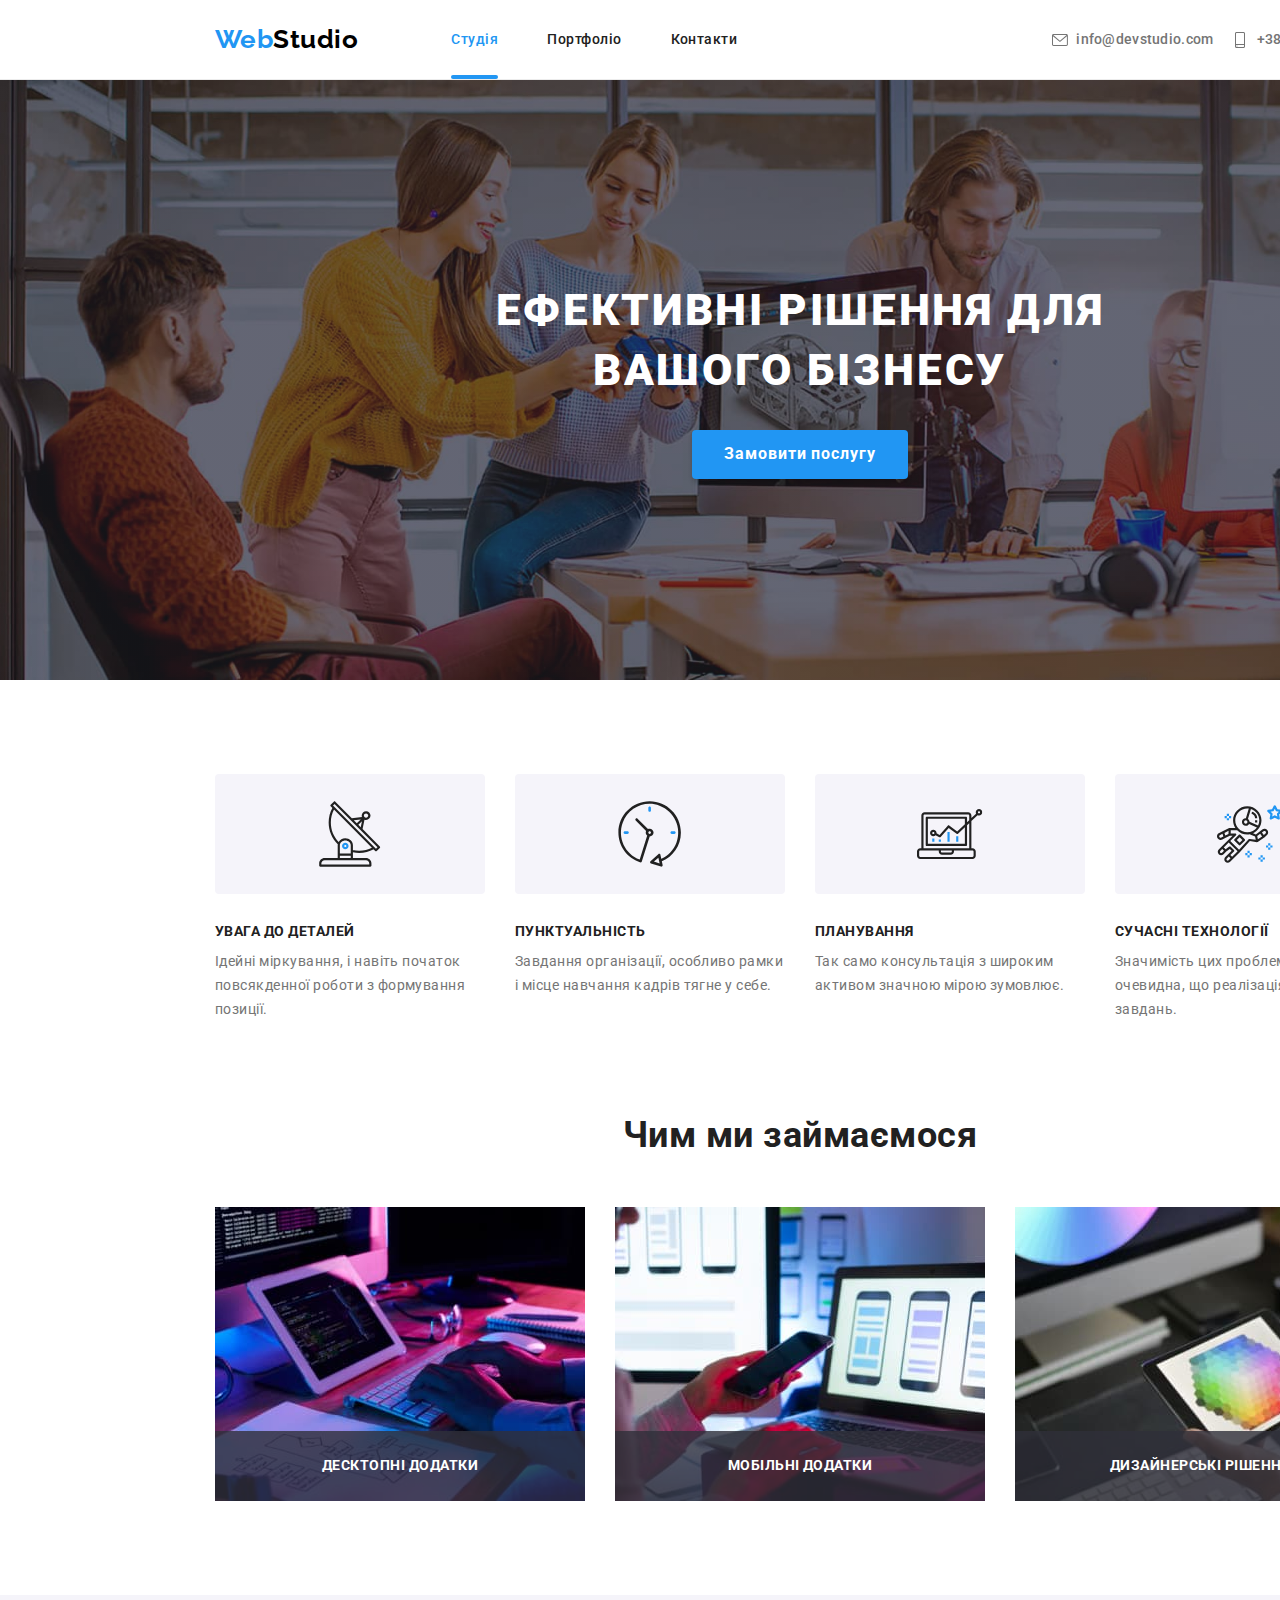
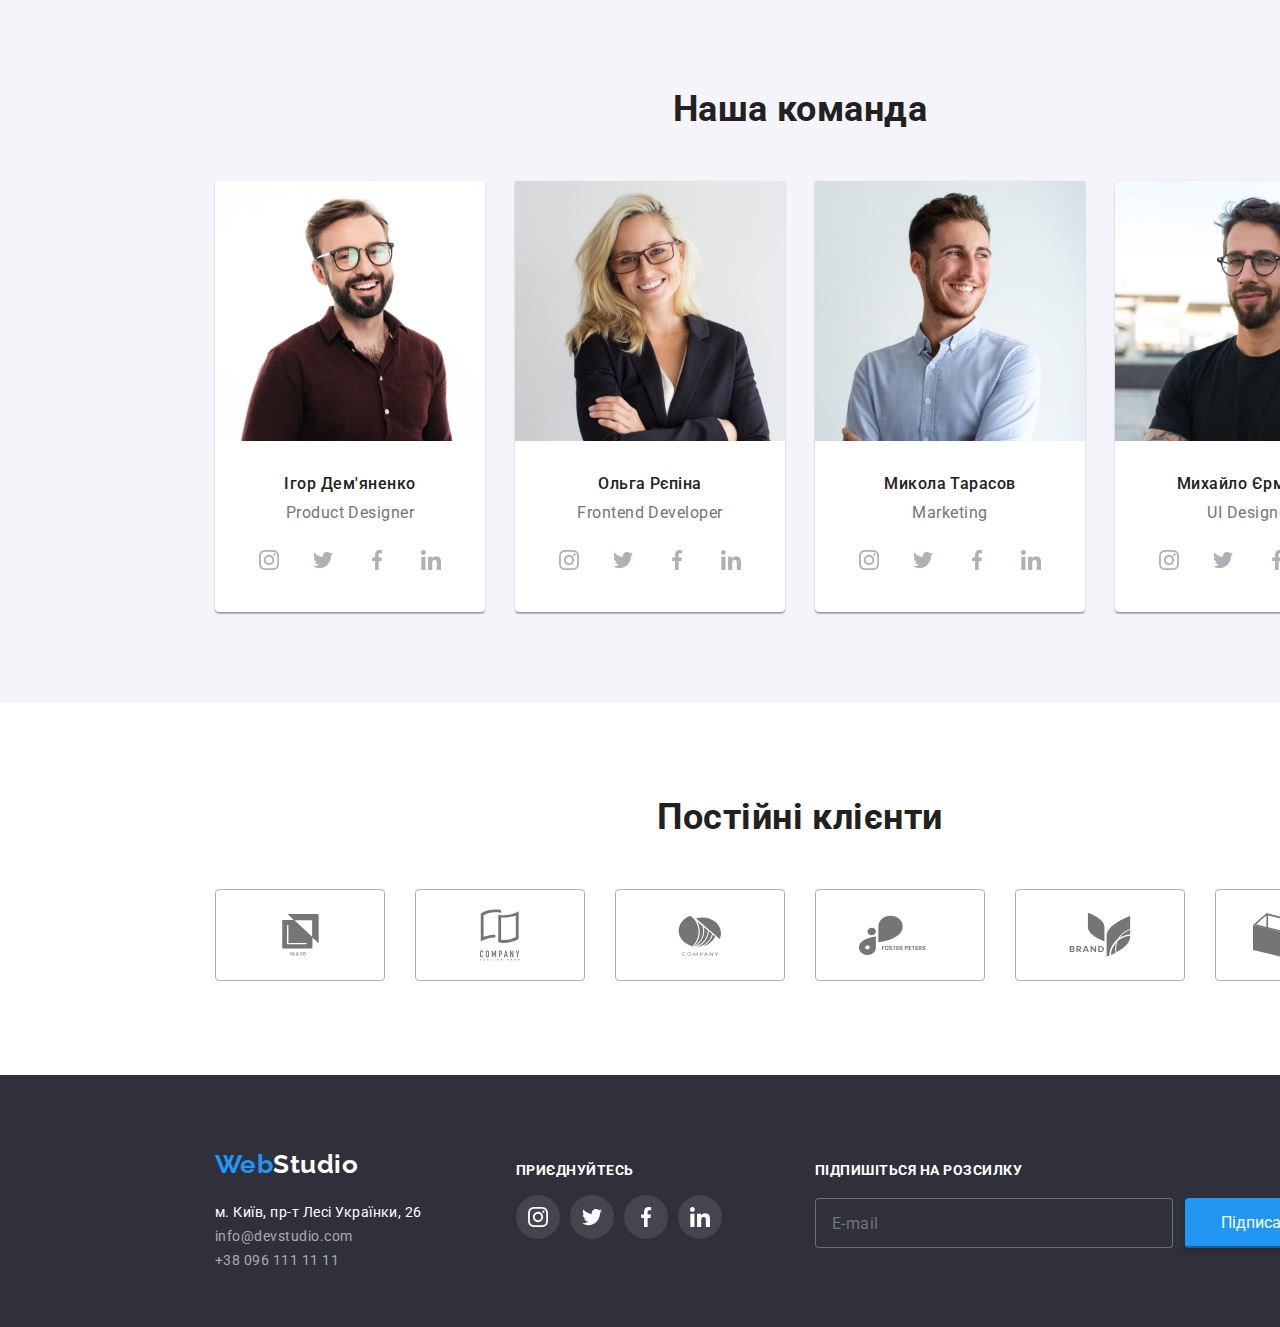
==== commit 21fec134: "Main work doun" ====
--- a/index.html
+++ b/index.html
@@ -14,7 +14,7 @@
       rel="stylesheet"
       href="https://cdnjs.cloudflare.com/ajax/libs/modern-normalize/1.1.0/modern-normalize.css"
     />
-    <link rel="stylesheet" href="./css/style.css" />
+    <link rel="stylesheet" href="./css/main.min.css" />
     <title>Головна</title>
   </head>
   <body>
@@ -23,8 +23,8 @@
       <!--Header-->
 
       <header class="header">
-        <a href="./index.html" class="header__logo">
-          <span class="header__color--logo">Web</span>Studio</a
+        <a href="./index.html" class="logo header__logo">
+          Web<span class="header__half-logo">Studio</span></a
         >
 
         <!--Navigation-->
@@ -439,17 +439,14 @@
       <!--Footer-->
 
       <footer class="footer">
-        <div class="footer__container">
-          <div class="footer__contacts">
-            <a href="./index.html" class="footer__logo">
-              <span class="footer__color-logo">Web</span>Studio</a
-            >
-
-            <!--Address-->
-
+        <ul class="footer__list">
+          <li class="footer__contacts">
+            <a href="./index.html" class="logo footer__logo">
+              Web<span class="footer__half-logo">Studio</span></a>
+          
             <address id="contacts">
-              <ul class="footer__list">
-                <li class="footer__item">
+              <ul class="footer__contacts-list">
+                <li class="footer__contacts-item">
                   <p class="footer__address">м. Київ, пр-т Лесі Українки, 26</p>
                 </li>
                 <li class="footer__item">
@@ -464,13 +461,13 @@
                 </li>
               </ul>
             </address>
-          </div>
+          </li>
 
           <!--Social links-->
 
-          <div class="footer-icons">
+          <li class="footer-icons">
             <h4 class="footer-icons__title">ПРИЄДНУЙТЕСЬ</h4>
-            <ul class="social-list social-list--footer" >
+            <ul class="social-list footer__social-list" >
                     <li class="social-list__item"><a
                       class="social-list__link"
                       href=""
@@ -513,11 +510,11 @@
                     </a>
                     </li>
                   </ul>
-          </div>
+                </li>
 
 <!--SUBSCRIBE FORM-->
 
-          <div class="subscrib">
+          <li class="subscrib">
               <h4 class="subscrib__label"> Підпишіться на розсилку</h4>
               <ul class="subscrib__field">
                 <li><input type="text" class="subscrib__input" name="email" placeholder="E-mail"></li>
@@ -527,8 +524,8 @@
                   </button>
                 </li>
               </ul>
-          </div>
-        </div>
+            </li>
+        </ul>
       </footer>
 
 <!--BACKDROP-->
--- a/css/main.min.css
+++ b/css/main.min.css
@@ -0,0 +1 @@
+body{font-family:"Roboto",sans-serif;font-style:normal;background-color:#f5f5f5;color:#212121;letter-spacing:.03em}.link{text-decoration:none}.list{list-style:none}.container{width:1230px;margin:0 auto;padding:0 15px}h1,h2,h3,p,ul{margin:0}.body-page{position:relative;margin:0 auto;width:1600px;height:auto;background:#fff}.header{display:-webkit-box;display:-ms-flexbox;display:flex;-webkit-box-align:center;-ms-flex-align:center;align-items:center;padding:0 215px;width:1600px;height:80px;-webkit-box-sizing:border-box;box-sizing:border-box;border-bottom:1px solid #ececec}.logo{margin-left:0;margin-right:93px;font-family:"Raleway";font-weight:700;font-size:26px;line-height:1,2;text-decoration:none;color:#2196f3}.header__half-logo{color:#000}.nav__list{display:-webkit-box;display:-ms-flexbox;display:flex;-webkit-box-align:baseline;-ms-flex-align:baseline;align-items:baseline;-webkit-box-pack:justify;-ms-flex-pack:justify;justify-content:space-between;width:286px;list-style:none;padding:93px;margin:0;padding:0}.nav__link{text-decoration:none;font-family:inherit;font-weight:500;font-size:14px;line-height:1,14;color:inherit;-webkit-transition-property:color;transition-property:color;-webkit-transition-duration:250ms;transition-duration:250ms;-webkit-transition-timing-function:cubic-bezier(0.4, 0, 0.2, 1);transition-timing-function:cubic-bezier(0.4, 0, 0.2, 1)}.nav__link:hover,.nav__link:focus{color:#2196f3}.nav__link--current{position:relative;color:#2196f3}.nav__link--current::after{content:"";position:absolute;left:0;bottom:-200%;display:block;width:100%;height:4px;background:#2196f3;border-radius:2px}.header-contacts{display:-webkit-box;display:-ms-flexbox;display:flex;-ms-flex-line-pack:center;align-content:center;-webkit-box-pack:justify;-ms-flex-pack:justify;justify-content:space-between;margin-left:315px;width:325px}.header-contacts__link{display:inline-block;text-align:justify;text-decoration:none;font-style:normal;font-weight:500;font-size:14px;line-height:1,14;letter-spacing:.02em;color:#757575;-webkit-transition-property:color;transition-property:color;-webkit-transition-duration:250ms;transition-duration:250ms;-webkit-transition-timing-function:cubic-bezier(0.4, 0, 0.2, 1);transition-timing-function:cubic-bezier(0.4, 0, 0.2, 1)}.header-contacts__link:hover,.header-contacts__link:focus{color:#2196f3}.header-contacts__icon{vertical-align:middle;margin-right:8px;background-repeat:no-repeat;fill:#757575;-webkit-transition-property:fill;transition-property:fill;-webkit-transition-duration:250ms;transition-duration:250ms;-webkit-transition-timing-function:cubic-bezier(0.4, 0, 0.2, 1);transition-timing-function:cubic-bezier(0.4, 0, 0.2, 1)}.header-contacts__link:hover .header-contacts__icon,.header-contacts__link:focus .header-contacts__icon{fill:#2196f3}.hero{display:-webkit-box;display:-ms-flexbox;display:flex;-webkit-box-orient:vertical;-webkit-box-direction:normal;-ms-flex-direction:column;flex-direction:column;-webkit-box-pack:center;-ms-flex-pack:center;justify-content:center;max-width:1600px;height:600px;top:80px;background:#c4c4c4;background-image:-webkit-gradient(linear, left top, right top, from(rgba(47, 48, 58, 0.4)), to(rgba(47, 48, 58, 0.4))),url(../images/HERO.jpg);background-image:linear-gradient(to right, rgba(47, 48, 58, 0.4), rgba(47, 48, 58, 0.4)),url(../images/HERO.jpg);background-size:contain;background-repeat:no-repeat}.hero__title{max-width:696px;margin-left:auto;margin-right:auto;padding:0;font-weight:900;font-size:44px;line-height:1.35;letter-spacing:.06em;text-align:center;text-transform:uppercase;color:#fff}.hero__modal-btn{cursor:pointer;padding:15px 32px;font-weight:700;font-size:16px;line-height:1,87;letter-spacing:.06em;margin-left:auto;margin-right:auto;margin-top:30px;border-radius:4px;border:none;-webkit-box-shadow:0px 4px 4px rgba(0,0,0,.15);box-shadow:0px 4px 4px rgba(0,0,0,.15);background:#2196f3;color:#fff}.hero__modal-btn:active{background:#188ce8}.title-hidden,.visually-hidden{position:absolute;width:1px;height:1px;margin:-1px;border:0;padding:0;white-space:nowrap;-webkit-clip-path:inset(100%);clip-path:inset(100%);clip:rect(0 0 0 0);overflow:hidden}.featurs{width:1170px;margin-top:94px;margin-left:auto;margin-right:auto}.featurs__list{display:-webkit-box;display:-ms-flexbox;display:flex;-webkit-box-pack:justify;-ms-flex-pack:justify;justify-content:space-between;list-style:none;padding:0}.featurs__item{width:270px;height:auto;vertical-align:top}.featurs__internal{font-weight:700;font-size:14px;line-height:1.14;text-transform:uppercase;color:#212121}.featurs__text{margin-top:10px;font-weight:400;font-size:14px;line-height:1.7;color:#757575}.featurs__box{display:-webkit-box;display:-ms-flexbox;display:flex;margin-bottom:30px;-webkit-box-pack:center;-ms-flex-pack:center;justify-content:center;-webkit-box-align:center;-ms-flex-align:center;align-items:center;height:120px;background:#f5f4fa;border-radius:4px}.employment{margin-top:94px;margin-left:auto;margin-right:auto;padding:0;width:1170px;height:386px}.employment__title{margin:0;font-weight:700;font-size:36px;line-height:1.16;text-align:center}.employment__list{display:-webkit-box;display:-ms-flexbox;display:flex;-webkit-box-pack:justify;-ms-flex-pack:justify;justify-content:space-between;margin-top:50px;padding:0;list-style:none;height:294px}.employment__item{position:relative}.employment__box{position:absolute;left:0;bottom:0;width:100%;height:70px;background:rgba(47,48,58,.8)}.employment__text{margin-top:27px;font-weight:700;font-size:14px;line-height:1.14;text-align:center;text-transform:uppercase;color:#fff}.about{display:inline-block;text-align:center;margin-top:94px;margin-left:auto;margin-right:auto;width:1600px;height:708px;background:#f5f4fa}.about__title{margin-top:94px;font-weight:700;font-size:36px;line-height:1,16}.about__list{display:-webkit-box;display:-ms-flexbox;display:flex;-webkit-box-pack:justify;-ms-flex-pack:justify;justify-content:space-between;-ms-flex-preferred-size:calc((100% - 90px)/4);flex-basis:calc((100% - 90px)/4);margin:50px auto 0 auto;padding:0;list-style:none;width:1170px;height:auto}.about__name{margin-top:30px;font-weight:500;font-size:16px;line-height:1.18}.about__text{margin-top:10px;color:#757575}.about__item{width:270px;height:auto;background:#fff;-webkit-box-shadow:0px 1px 3px rgba(0,0,0,.12),0px 1px 1px rgba(0,0,0,.14),0px 2px 1px rgba(0,0,0,.2);box-shadow:0px 1px 3px rgba(0,0,0,.12),0px 1px 1px rgba(0,0,0,.14),0px 2px 1px rgba(0,0,0,.2);border-radius:0px 0px 4px 4px}.social-list{display:-webkit-box;display:-ms-flexbox;display:flex;-webkit-box-pack:justify;-ms-flex-pack:justify;justify-content:space-between;margin-left:auto;margin-right:auto;list-style:none;margin-top:16px;margin-bottom:30px;padding:0;width:206px}.social-list__item{display:-webkit-box;display:-ms-flexbox;display:flex;margin:0;width:44px;height:44px;border-radius:50%}.social-list__link{display:-webkit-box;display:-ms-flexbox;display:flex;-webkit-box-align:center;-ms-flex-align:center;align-items:center;-webkit-box-pack:center;-ms-flex-pack:center;justify-content:center;width:44px;height:44px;border-radius:50%;background-color:#fff;-webkit-transition-property:background-color;transition-property:background-color;-webkit-transition-duration:250ms;transition-duration:250ms;-webkit-transition-timing-function:cubic-bezier(0.4, 0, 0.2, 1);transition-timing-function:cubic-bezier(0.4, 0, 0.2, 1)}.social-list__icon{width:20px;height:20px;padding-bottom:-3px;fill:#afb1b8;-webkit-transition-property:fill;transition-property:fill;-webkit-transition-duration:250ms;transition-duration:250ms;-webkit-transition-timing-function:cubic-bezier(0.4, 0, 0.2, 1);transition-timing-function:cubic-bezier(0.4, 0, 0.2, 1)}.social-list__link:hover,.social-list__link:focus{background-color:#2196f3}.social-list__link:hover .social-list__icon,.social-list__link:focus .social-list__icon{fill:#fff}.clients{margin-top:50px;margin-left:auto;margin-right:auto;width:1170px;height:auto}.clients__title{display:block;margin-top:94px;font-weight:700;font-size:36px;line-height:1.16;text-align:center}.clients__list{display:-webkit-box;display:-ms-flexbox;display:flex;-webkit-box-pack:justify;-ms-flex-pack:justify;justify-content:space-between;margin-top:50px;list-style:none;padding:0;width:1170px;height:auto}.clients__link{margin-bottom:94px;display:-webkit-box;display:-ms-flexbox;display:flex;-webkit-box-pack:center;-ms-flex-pack:center;justify-content:center;-webkit-box-align:center;-ms-flex-align:center;align-items:center;width:170px;height:92px;border:1px solid #afb1b8;border-radius:4px;-webkit-transition-property:border;transition-property:border;-webkit-transition-duration:250ms;transition-duration:250ms;-webkit-transition-timing-function:cubic-bezier(0.4, 0, 0.2, 1);transition-timing-function:cubic-bezier(0.4, 0, 0.2, 1)}.clients__icon{fill:#757575;-webkit-transition-property:fill;transition-property:fill;-webkit-transition-duration:250ms;transition-duration:250ms;-webkit-transition-timing-function:cubic-bezier(0.4, 0, 0.2, 1);transition-timing-function:cubic-bezier(0.4, 0, 0.2, 1)}.clients__link:hover .clients__icon,.clients__link:focus .clients__icon{fill:#2196f3;border:#2196f3}.clients__link:hover,.clients__link:focus{border-color:#2196f3}.footer{width:1600px;height:252px;background:#2f303a}.footer__list{display:-webkit-box;display:-ms-flexbox;display:flex;-webkit-box-pack:center;-ms-flex-pack:center;justify-content:center;list-style:none;width:1230px;margin:0 auto;padding:0 15px}.footer__contacts{display:inline-block;margin-top:75px;width:231px;text-align:start}.footer__half-logo{color:#fff}.footer__contacts-list{display:-webkit-inline-box;display:-ms-inline-flexbox;display:inline-flex;-webkit-box-align:start;-ms-flex-align:start;align-items:flex-start;-webkit-box-orient:vertical;-webkit-box-direction:normal;-ms-flex-direction:column;flex-direction:column;list-style:none;margin:0;padding:0;height:81px}.footer__contacts-item:not(:first-child){margin-top:9px}.footer__address{margin-top:20px;font-family:inherit;font-style:normal;font-size:14px;line-height:1.7142857143;letter-spacing:inherit;color:#fff}.footer__contacts-link{text-decoration:none;font-family:inherit;font-style:normal;font-size:14px;line-height:1.7142857143;letter-spacing:inherit;color:rgba(255,255,255,.6)}.footer-icons{margin-top:87px;margin-left:70px}.footer-icons__title{margin:0;font-weight:700;font-size:14px;line-height:1.2;color:#fff}.foote__rsocial-list{width:206px}.social-list__icon--footer{fill:#fff}.social-list__link{background-color:rgba(255,255,255,.1);-webkit-transition-property:background-color;transition-property:background-color;-webkit-transition-duration:250ms;transition-duration:250ms;-webkit-transition-timing-function:cubic-bezier(0.4, 0, 0.2, 1);transition-timing-function:cubic-bezier(0.4, 0, 0.2, 1)}.social-list__link:hover{background-color:#2196f3}.subscrib{display:inline-block;margin-top:87px;margin-left:93px;width:570px;height:86px}.subscrib__label{display:block;text-align:start;font-weight:700;font-size:14px;margin-top:0;margin-bottom:20px;line-height:1.1428571429;text-transform:uppercase;color:#fff}.subscrib__field{display:-webkit-box;display:-ms-flexbox;display:flex;-webkit-box-pack:justify;-ms-flex-pack:justify;justify-content:space-between;list-style:none;margin:0;padding:0}.subscrib__input{display:-webkit-inline-box;display:-ms-inline-flexbox;display:inline-flex;cursor:pointer;font-family:inherit;padding:15px 16px;width:358px;height:50px;font-size:16px;line-height:1.25;-webkit-box-align:center;-ms-flex-align:center;align-items:center;letter-spacing:.03em;color:#fff;background:#2f303a;border:1px solid rgba(255,255,255,.3);border-radius:4px}.subscrib__input:focus{outline:1px solid #2f303a}.subscrib__button{display:-webkit-box;display:-ms-flexbox;display:flex;-webkit-box-pack:center;-ms-flex-pack:center;justify-content:center;-webkit-box-align:center;-ms-flex-align:center;align-items:center;cursor:pointer;-webkit-box-sizing:border-box;box-sizing:border-box;margin-left:12px;width:200px;height:50px;color:#fff;background-color:#2196f3;border-radius:4px;border-color:#2196f3;-webkit-box-shadow:0px 4px 4px rgba(0,0,0,.15);box-shadow:0px 4px 4px rgba(0,0,0,.15);-webkit-transition-property:background-color;transition-property:background-color;-webkit-transition-duration:250ms;transition-duration:250ms;-webkit-transition-timing-function:cubic-bezier(0.4, 0, 0.2, 1);transition-timing-function:cubic-bezier(0.4, 0, 0.2, 1)}.subscrib__button::after{display:inline-block;text-align:center;content:" ";margin-left:10px;width:24px;height:24px;background-image:url("../images/send.svg")}.subscrib__button:focus{background-color:#188ce8}.backdrop{position:fixed;top:0;left:0;width:100%;height:100%;background:rgba(0,0,0,.2);opacity:1;visibility:visible;-webkit-transition-property:opacity,visibility;transition-property:opacity,visibility;-webkit-transition-duration:250ms;transition-duration:250ms;-webkit-transition-timing-function:cubic-bezier(0.4, 0, 0.2, 1);transition-timing-function:cubic-bezier(0.4, 0, 0.2, 1)}.is-hidden{opacity:0;visibility:hidden;pointer-events:none}.is-hidden .modal-window{-webkit-transform:translate(-50%, -50%) scale(0.8);transform:translate(-50%, -50%) scale(0.8)}.modal-window{position:absolute;width:498px;height:auto;padding:15px;top:50%;left:50%;-webkit-transform:translate(-50%, -50%) scale(1);transform:translate(-50%, -50%) scale(1);opacity:1;background:#fff;-webkit-box-shadow:0px 1px 3px rgba(0,0,0,.12),0px 1px 1px rgba(0,0,0,.14),0px 2px 1px rgba(0,0,0,.2);box-shadow:0px 1px 3px rgba(0,0,0,.12),0px 1px 1px rgba(0,0,0,.14),0px 2px 1px rgba(0,0,0,.2);border-radius:4px;-webkit-transition-property:opacity scale;transition-property:opacity scale;-webkit-transition-duration:250ms;transition-duration:250ms;-webkit-transition-timing-function:cubic-bezier(0.4, 0, 0.2, 1);transition-timing-function:cubic-bezier(0.4, 0, 0.2, 1)}.close-modal{position:absolute;width:30px;height:30px;right:8px;top:8px;background:#fff;border:1px solid rgba(0,0,0,.1);border-radius:50%}.close-icon{position:absolute;padding:0;margin:0;width:15px;height:15px;left:50%;right:50%;-webkit-transform:translate(-50%, -50%);transform:translate(-50%, -50%);fill:#212121;-webkit-transition-property:fill;transition-property:fill;-webkit-transition-duration:250ms;transition-duration:250ms;-webkit-transition-timing-function:cubic-bezier(0.4, 0, 0.2, 1);transition-timing-function:cubic-bezier(0.4, 0, 0.2, 1)}.close-icon:hover{fill:#2196f3}.form{margin-left:auto;margin-right:auto;width:448px}.form-title{margin-left:auto;margin-right:auto;margin-top:25px;margin-bottom:2px;width:auto;font-family:"Roboto";font-style:normal;font-weight:700;font-size:20px;line-height:1.15;text-align:center;letter-spacing:.03em;color:#212121}.form-field{position:relative;display:block;text-align:center;border-radius:4px;border:none}.form-field:not(:last-child){margin-top:28px}.form-input{padding-top:12px;padding-bottom:12px;padding-left:42px;padding-right:0;width:100%;height:100%;-webkit-box-sizing:border-box;box-sizing:border-box;border:none;outline:1px solid rgba(33,33,33,.2);-webkit-transition-property:outline;transition-property:outline;-webkit-transition-duration:250ms;transition-duration:250ms;-webkit-transition-timing-function:cubic-bezier(0.4, 0, 0.2, 1);transition-timing-function:cubic-bezier(0.4, 0, 0.2, 1)}.form-input:focus{outline:1px solid #2196f3}.form-label{position:absolute;font-family:"Roboto";left:0;top:-20px;font-size:12px;line-height:1.1666666667;letter-spacing:.01em;color:#757575}.form-icon{position:absolute;left:15px;top:11px;width:18px;height:18px;fill:#212121;-webkit-transition-property:fill;transition-property:fill;-webkit-transition-duration:250ms;transition-duration:250ms;-webkit-transition-timing-function:cubic-bezier(0.4, 0, 0.2, 1);transition-timing-function:cubic-bezier(0.4, 0, 0.2, 1)}.form-input:focus~.form-icon{fill:#2196f3}.coment{resize:none;padding:12px 16px;width:100%;height:100%;font-size:12px;line-height:1.1666666667;letter-spacing:.01em}.checkbox-field{margin-top:20px;display:-webkit-box;display:-ms-flexbox;display:flex;-webkit-box-align:center;-ms-flex-align:center;align-items:center;-webkit-box-pack:center;-ms-flex-pack:center;justify-content:center}.checkbox-field>.checkbox-text,.checkbox-link{font-size:14px;line-height:1.7142857143;letter-spacing:.03em;color:#757575}.form-checkbox{-webkit-appearance:none;-moz-appearance:none;-ms-appearance:none;-o-appearance:none}.checkbox-link{white-space:pre;color:#2196f3}.check-icon{display:inline-block;margin-right:7px;width:16px;height:15px;border:2px solid #2a2a2a;border-radius:2px}.form-checkbox:checked+.check-icon{background-image:url("../images/check.svg");background-size:contain;background-origin:border-box;border-color:#2196f3}.sub-button{display:block;cursor:pointer;margin-left:auto;margin-right:auto;margin-top:30px;margin-bottom:25px;font-weight:700;font-size:16px;line-height:1.875;width:200px;height:50px;color:#fff;background-color:#2196f3;-webkit-box-shadow:0px 4px 4px rgba(0,0,0,.15);box-shadow:0px 4px 4px rgba(0,0,0,.15);border-radius:4px;border:none;-webkit-transition-property:background-color;transition-property:background-color;-webkit-transition-duration:250ms;transition-duration:250ms;-webkit-transition-timing-function:cubic-bezier(0.4, 0, 0.2, 1);transition-timing-function:cubic-bezier(0.4, 0, 0.2, 1)}.sub-button:focus{background:#188ce8}.filter__list{display:-webkit-box;display:-ms-flexbox;display:flex;-webkit-box-pack:justify;-ms-flex-pack:justify;justify-content:space-between;padding:0;margin:0;margin-top:94px;margin-left:auto;margin-right:auto;width:575px;list-style:none}.filter__item .all{padding:6px 25px}.filter__btn{-webkit-box-sizing:border-box;box-sizing:border-box;padding:6px 22px;font-weight:500;font-size:16px;line-height:1.6;text-align:center;cursor:pointer;border-radius:4px;color:#212121;border:none;background:#f5f4fa;-webkit-transition-property:color;transition-property:color;-webkit-transition-duration:250ms;transition-duration:250ms;-webkit-transition-timing-function:cubic-bezier(0.4, 0, 0.2, 1);transition-timing-function:cubic-bezier(0.4, 0, 0.2, 1)}.filter__btn:hover,.filter__btn:focus{color:#fff;background-color:#2196f3;-webkit-box-shadow:0px 3px 1px rgba(0,0,0,.1),0px 1px 2px rgba(0,0,0,.08),0px 2px 2px rgba(0,0,0,.12);box-shadow:0px 3px 1px rgba(0,0,0,.1),0px 1px 2px rgba(0,0,0,.08),0px 2px 2px rgba(0,0,0,.12)}.card__list{display:-webkit-box;display:-ms-flexbox;display:flex;-ms-flex-wrap:wrap;flex-wrap:wrap;-webkit-box-pack:center;-ms-flex-pack:center;justify-content:center;gap:30px;margin-top:50px;margin-bottom:94px;padding:0;list-style:none}.card__item{max-height:404px;background:#fff;border:1px solid #eee;border:none}.card__link{display:inline-block;text-align:start;text-decoration:none;height:404px;-webkit-transition:-webkit-box-shadow 250ms cubic-bezier(0.4, 0, 0.2, 1);transition:-webkit-box-shadow 250ms cubic-bezier(0.4, 0, 0.2, 1);transition:box-shadow 250ms cubic-bezier(0.4, 0, 0.2, 1);transition:box-shadow 250ms cubic-bezier(0.4, 0, 0.2, 1), -webkit-box-shadow 250ms cubic-bezier(0.4, 0, 0.2, 1)}.project__link:hover,.project__link:focus{-webkit-box-shadow:0px 1px 1px rgba(0,0,0,.12),0px 4px 4px rgba(0,0,0,.06),1px 4px 6px rgba(0,0,0,.16);box-shadow:0px 1px 1px rgba(0,0,0,.12),0px 4px 4px rgba(0,0,0,.06),1px 4px 6px rgba(0,0,0,.16)}.card__title{margin-top:18px;margin-left:24px;font-family:inherit;font-size:18px;line-height:2;letter-spacing:.06em;color:#212121}.card__text{margin-top:4px;margin-left:24px;margin-bottom:20px;font-size:16px;line-height:1.875;color:#757575}.card__overlay{height:294px;position:relative;overflow:hidden}.card__hover-overlay{display:inline-block;position:absolute;top:1px;left:0;width:100%;height:100%;background-color:rgba(33,150,243,.9);-webkit-transform:translateY(100%);transform:translateY(100%);-webkit-transition-property:-webkit-transform;transition-property:-webkit-transform;transition-property:transform;transition-property:transform, -webkit-transform;-webkit-transition-duration:250ms;transition-duration:250ms;-webkit-transition-timing-function:cubic-bezier(0.4, 0, 0.2, 1);transition-timing-function:cubic-bezier(0.4, 0, 0.2, 1)}.card__link:hover .card__hover-overlay{-webkit-transform:translate(0);transform:translate(0)}.card__text-overlay{padding:63px 24px;font-size:18px;line-height:1.5;color:#fff}/*# sourceMappingURL=main.min.css.map */